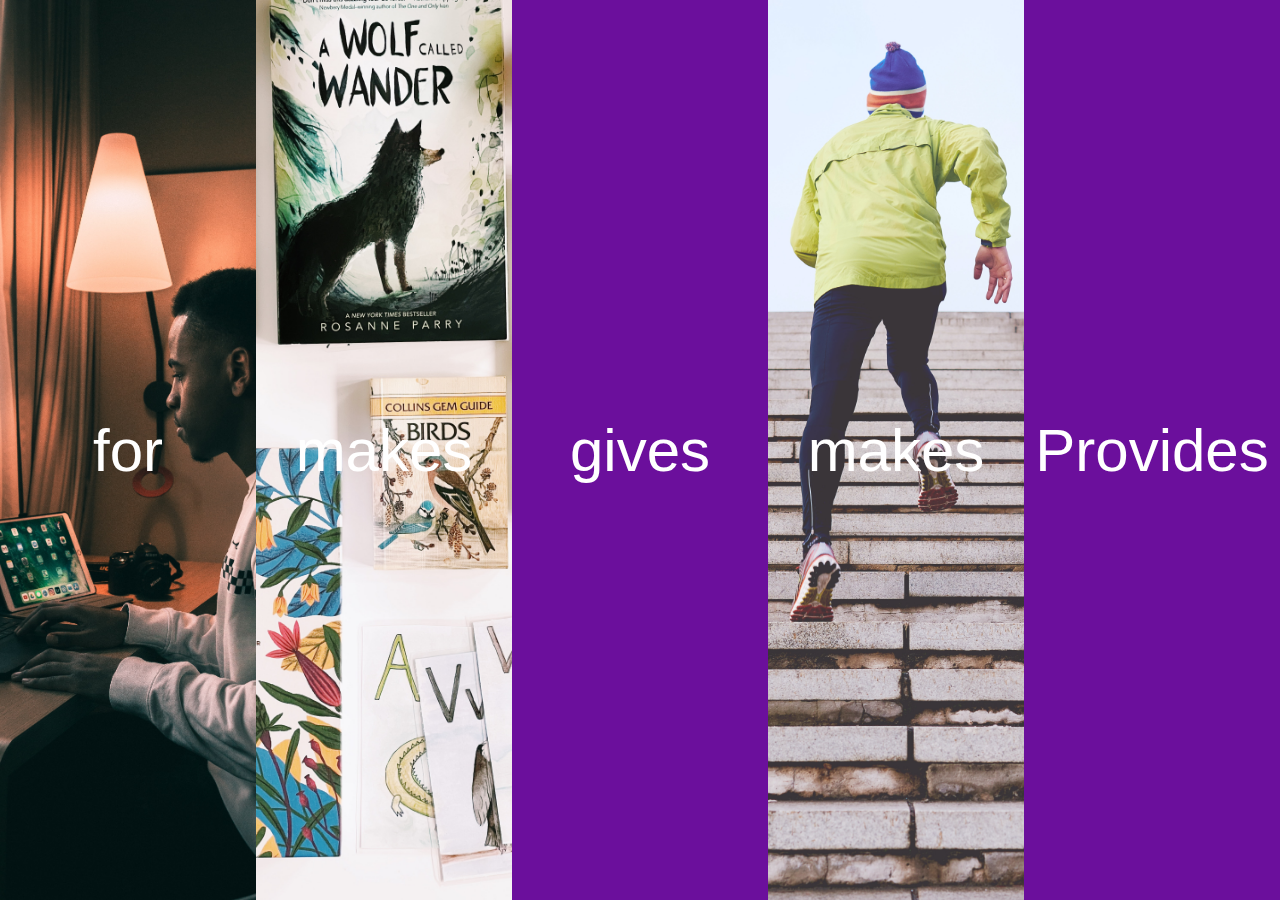
==== projects/Javascript Projects/1st-Flex-Panel-Image-gallery/index.html @ a9f4978d "Removed spaces from folder names" ====
<!DOCTYPE html>
<html lang="en">

<head>
    <meta charset="UTF-8">
    <meta http-equiv="X-UA-Compatible" content="IE=edge">
    <meta name="viewport" content="width=device-width, initial-scale=1.0">
    <title>Document</title>
</head>

<body>
    <div class="panels">
        <div class="panel panel1">
            <p>Coding</p>
            <p>for</p>
            <p>Satisfaction</p>
        </div>
        <div class="panel panel2">
            <p>Reading</p>
            <p>makes</p>
            <p>Wiser</p>
        </div>
        <div class="panel panel3">
            <p>Cooking</p>
            <p>gives</p>
            <p>Joy</p>
        </div>
        <div class="panel panel4">
            <p>Workout</p>
            <p>makes</p>
            <p>Stronger</p>
        </div>
        <div class="panel panel5">
            <p>Travel</p>
            <p>Provides</p>
            <p>Purpose</p>
        </div>
    </div>
    <style>
        html {
            box-sizing: border-box;
            font-weight: 200;
            background: #ffc600;
            font-size: 20px;

        }

        body {
            margin: 0;
        }

        *,
        *:before,
        *:after {
            box-sizing: inherit;
        }

        .panels {
            display: flex;
            min-height: 100vh;
            overflow: hidden;
        }

        .panel {
            background: #6B0F9C;
            color: white;
            text-align: center;
            align-items: center;
            justify-content: center;
            display: flex;
            flex-direction: column;
            flex: 1;
            font-size: 20px;
            background-size: cover;
            background-position: center;
            transition:
                font-size 0.7s cubic-bezier(0.61, -0.19, 0.7, -0.11),
                flex 0.7s cubic-bezier(0.61, -0.19, 0.7, -0.11),
                background 0.2s ease;
            font-family: 'Segoe UI', Tahoma, Geneva, Verdana, sans-serif;
        }

        .panel>* {
            margin: 0;
            width: 100%;
            transition: transform 0.5s;
            flex: 1 0 auto;
            display: flex;
            justify-content: center;
            align-items: center;
        }

        .panel>*:first-child {
            transform: translateY(-100%);
        }

        .panel.open-active>*:first-child {
            transform: translateY(0);
        }

        .panel>*:last-child {
            transform: translateY(100%);
        }

        .panel.open-active>*:last-child {
            transform: translateY(0);
        }

        .panel p:nth-child(2) {
            font-size: 3em;
        }

        .panel.open {
            flex: 5;
            font-size: 40px;
        }

        .panel1 {
            background-image: url('./coding.jpg');
        }

        .panel2 {
            background-image: url('./reading.jpg');
        }

        .panel3 {
            background-image: url('./cooking.jpg');
        }

        .panel4 {
            background-image: url('./exercise.jpg');
        }

        .panel5 {
            background-image: url('./travel.jpg');
        }



        @media (min-width:576px) {
            .panel {
                font-size: 1rem;
            }
        }

        @media (min-width:1200px) {
            .panel {
                font-size: 1rem;
            }
        }
    </style>
    <script>
        const panels = document.querySelectorAll('.panel');

        function toggleOpen() {
            this.classList.toggle('open');
        }

        function toggleActive(e) {
            if (e.propertyName.includes('flex')) {
                this.classList.toggle('open-active');
            }
        }

        panels.forEach(panel => panel.addEventListener('click', toggleOpen));
        panels.forEach(panel => panel.addEventListener('transitionend', toggleActive));
    </script>
</body>

</html>
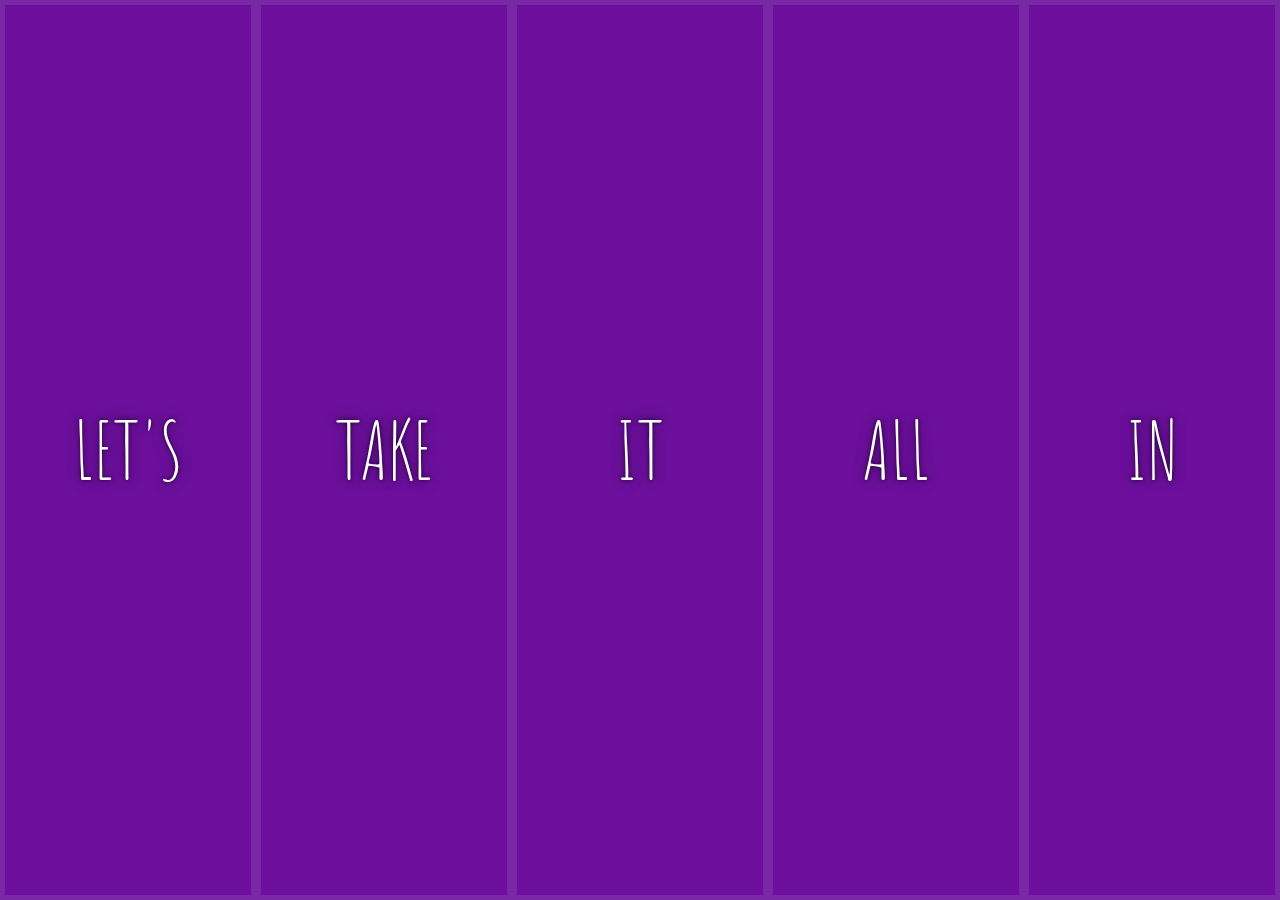
==== commit a2c9057d: "used new images for js project 1" ====
--- a/projects/Javascript Projects/1st-Flex-Panel-Image-gallery/index.html
+++ b/projects/Javascript Projects/1st-Flex-Panel-Image-gallery/index.html
@@ -3,46 +3,18 @@
 
 <head>
     <meta charset="UTF-8">
-    <meta http-equiv="X-UA-Compatible" content="IE=edge">
-    <meta name="viewport" content="width=device-width, initial-scale=1.0">
-    <title>Document</title>
+    <title>Flex Panels</title>
+    <link href='https://fonts.googleapis.com/css?family=Amatic+SC' rel='stylesheet' type='text/css'>
 </head>
 
 <body>
-    <div class="panels">
-        <div class="panel panel1">
-            <p>Coding</p>
-            <p>for</p>
-            <p>Satisfaction</p>
-        </div>
-        <div class="panel panel2">
-            <p>Reading</p>
-            <p>makes</p>
-            <p>Wiser</p>
-        </div>
-        <div class="panel panel3">
-            <p>Cooking</p>
-            <p>gives</p>
-            <p>Joy</p>
-        </div>
-        <div class="panel panel4">
-            <p>Workout</p>
-            <p>makes</p>
-            <p>Stronger</p>
-        </div>
-        <div class="panel panel5">
-            <p>Travel</p>
-            <p>Provides</p>
-            <p>Purpose</p>
-        </div>
-    </div>
     <style>
         html {
             box-sizing: border-box;
+            background: #ffc600;
+            font-family: 'helvetica neue';
+            font-size: 20px;
             font-weight: 200;
-            background: #ffc600;
-            font-size: 20px;
-
         }
 
         body {
@@ -56,30 +28,51 @@
         }
 
         .panels {
-            display: flex;
             min-height: 100vh;
             overflow: hidden;
+            display: flex;
         }
 
         .panel {
             background: #6B0F9C;
+            box-shadow: inset 0 0 0 5px rgba(255, 255, 255, 0.1);
             color: white;
             text-align: center;
             align-items: center;
+            transition:
+                font-size 0.7s cubic-bezier(0.61, -0.19, 0.7, -0.11),
+                flex 0.7s cubic-bezier(0.61, -0.19, 0.7, -0.11),
+                background 0.2s;
+            font-size: 20px;
+            background-size: cover;
+            background-position: center;
+            flex: 1;
             justify-content: center;
             display: flex;
             flex-direction: column;
-            flex: 1;
-            font-size: 20px;
-            background-size: cover;
-            background-position: center;
-            transition:
-                font-size 0.7s cubic-bezier(0.61, -0.19, 0.7, -0.11),
-                flex 0.7s cubic-bezier(0.61, -0.19, 0.7, -0.11),
-                background 0.2s ease;
-            font-family: 'Segoe UI', Tahoma, Geneva, Verdana, sans-serif;
         }
 
+        .panel1 {
+            background-image: url(https://source.unsplash.com/gYl-UtwNg_I/1500x1500);
+        }
+
+        .panel2 {
+            background-image: url(https://source.unsplash.com/rFKUFzjPYiQ/1500x1500);
+        }
+
+        .panel3 {
+            background-image: url(https://images.unsplash.com/photo-1465188162913-8fb5709d6d57?ixlib=rb-0.3.5&q=80&fm=jpg&crop=faces&cs=tinysrgb&w=1500&h=1500&fit=crop&s=967e8a713a4e395260793fc8c802901d);
+        }
+
+        .panel4 {
+            background-image: url(https://source.unsplash.com/ITjiVXcwVng/1500x1500);
+        }
+
+        .panel5 {
+            background-image: url(https://source.unsplash.com/3MNzGlQM7qs/1500x1500);
+        }
+
+        /* Flex Items */
         .panel>* {
             margin: 0;
             width: 100%;
@@ -106,8 +99,15 @@
             transform: translateY(0);
         }
 
+        .panel p {
+            text-transform: uppercase;
+            font-family: 'Amatic SC', cursive;
+            text-shadow: 0 0 4px rgba(0, 0, 0, 0.72), 0 0 14px rgba(0, 0, 0, 0.45);
+            font-size: 2em;
+        }
+
         .panel p:nth-child(2) {
-            font-size: 3em;
+            font-size: 4em;
         }
 
         .panel.open {
@@ -115,48 +115,52 @@
             font-size: 40px;
         }
 
-        .panel1 {
-            background-image: url('./coding.jpg');
-        }
-
-        .panel2 {
-            background-image: url('./reading.jpg');
-        }
-
-        .panel3 {
-            background-image: url('./cooking.jpg');
-        }
-
-        .panel4 {
-            background-image: url('./exercise.jpg');
-        }
-
-        .panel5 {
-            background-image: url('./travel.jpg');
-        }
-
-
-
-        @media (min-width:576px) {
-            .panel {
-                font-size: 1rem;
-            }
-        }
-
-        @media (min-width:1200px) {
-            .panel {
-                font-size: 1rem;
+        @media only screen and (max-width: 600px) {
+            .panel p {
+                font-size: 1em;
             }
         }
     </style>
+
+
+    <div class="panels">
+        <div class="panel panel1">
+            <p>Hey</p>
+            <p>Let's</p>
+            <p>Dance</p>
+        </div>
+        <div class="panel panel2">
+            <p>Give</p>
+            <p>Take</p>
+            <p>Receive</p>
+        </div>
+        <div class="panel panel3">
+            <p>Experience</p>
+            <p>It</p>
+            <p>Today</p>
+        </div>
+        <div class="panel panel4">
+            <p>Give</p>
+            <p>All</p>
+            <p>You can</p>
+        </div>
+        <div class="panel panel5">
+            <p>Life</p>
+            <p>In</p>
+            <p>Motion</p>
+        </div>
+    </div>
+
     <script>
         const panels = document.querySelectorAll('.panel');
 
         function toggleOpen() {
+            console.log('Hello');
             this.classList.toggle('open');
         }
 
         function toggleActive(e) {
+            console.log(e.propertyName);
             if (e.propertyName.includes('flex')) {
                 this.classList.toggle('open-active');
             }
@@ -165,6 +169,7 @@
         panels.forEach(panel => panel.addEventListener('click', toggleOpen));
         panels.forEach(panel => panel.addEventListener('transitionend', toggleActive));
     </script>
+
 </body>
 
 </html>